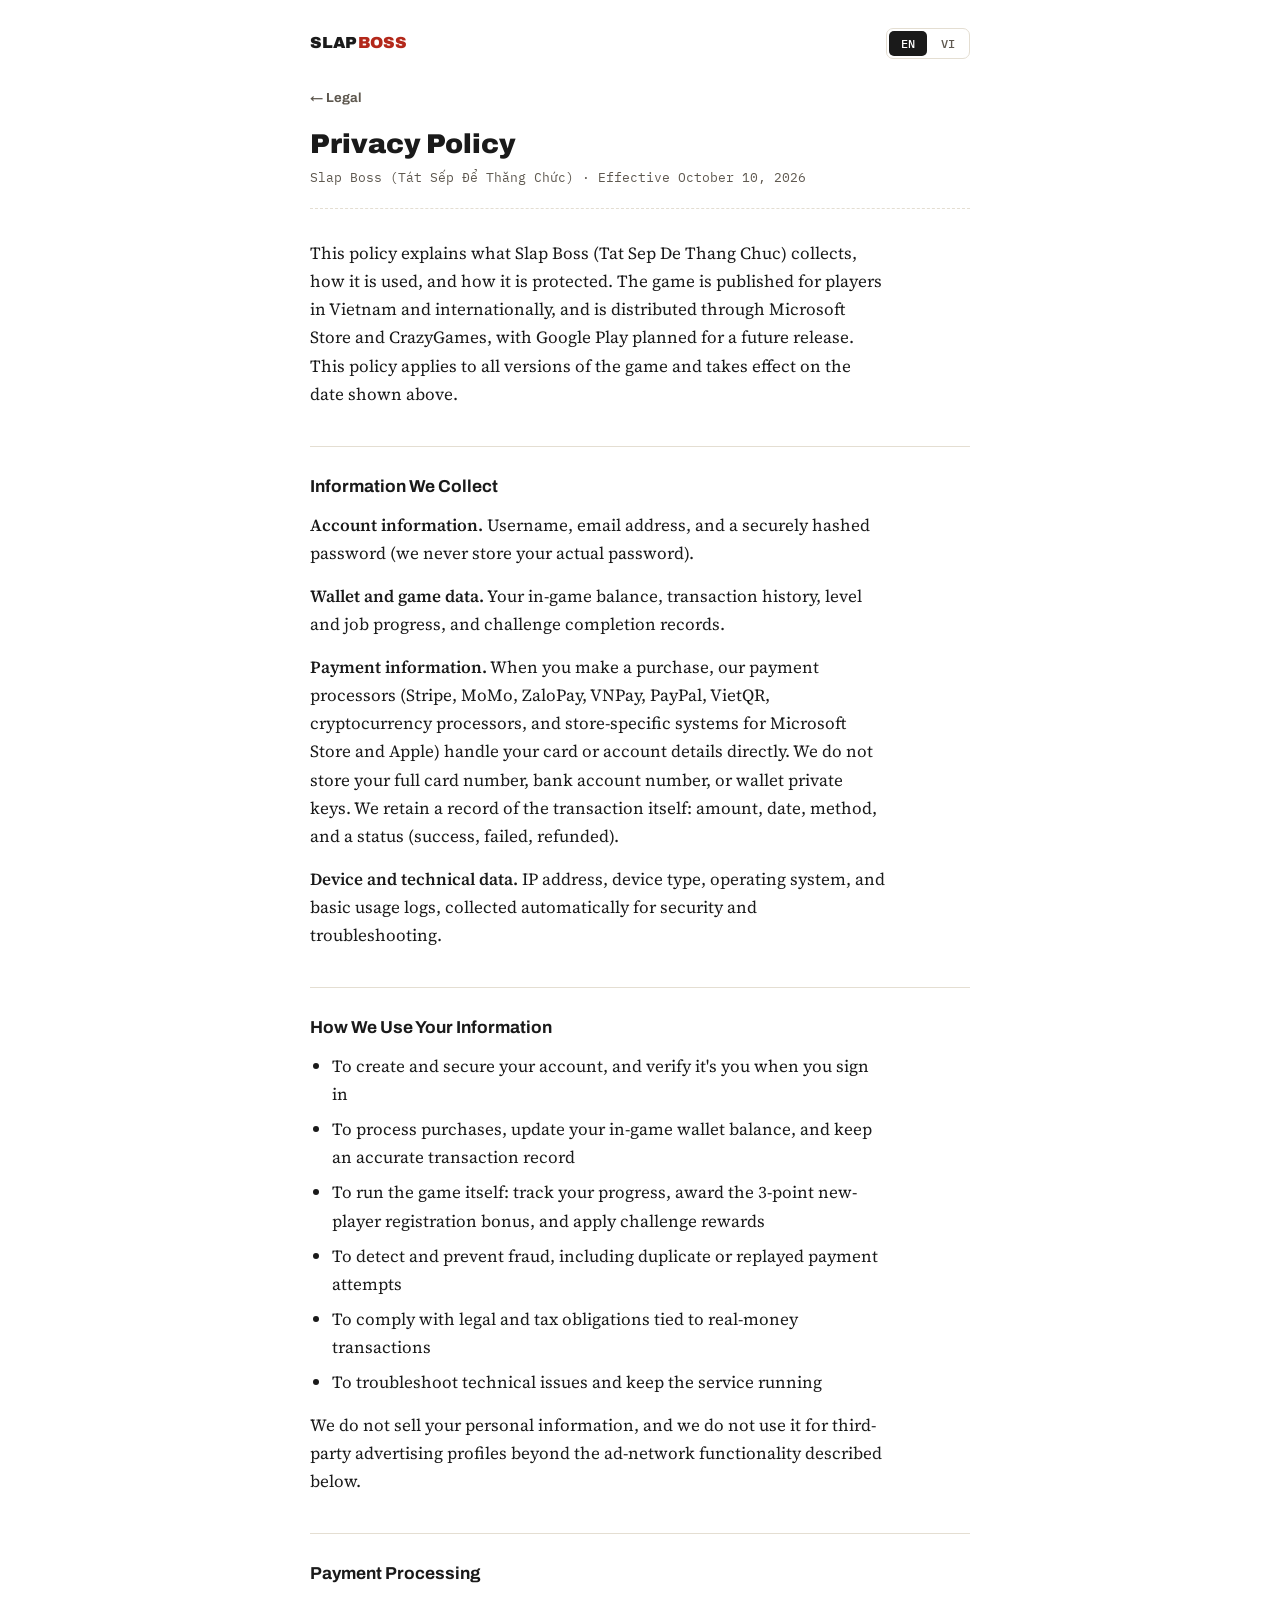
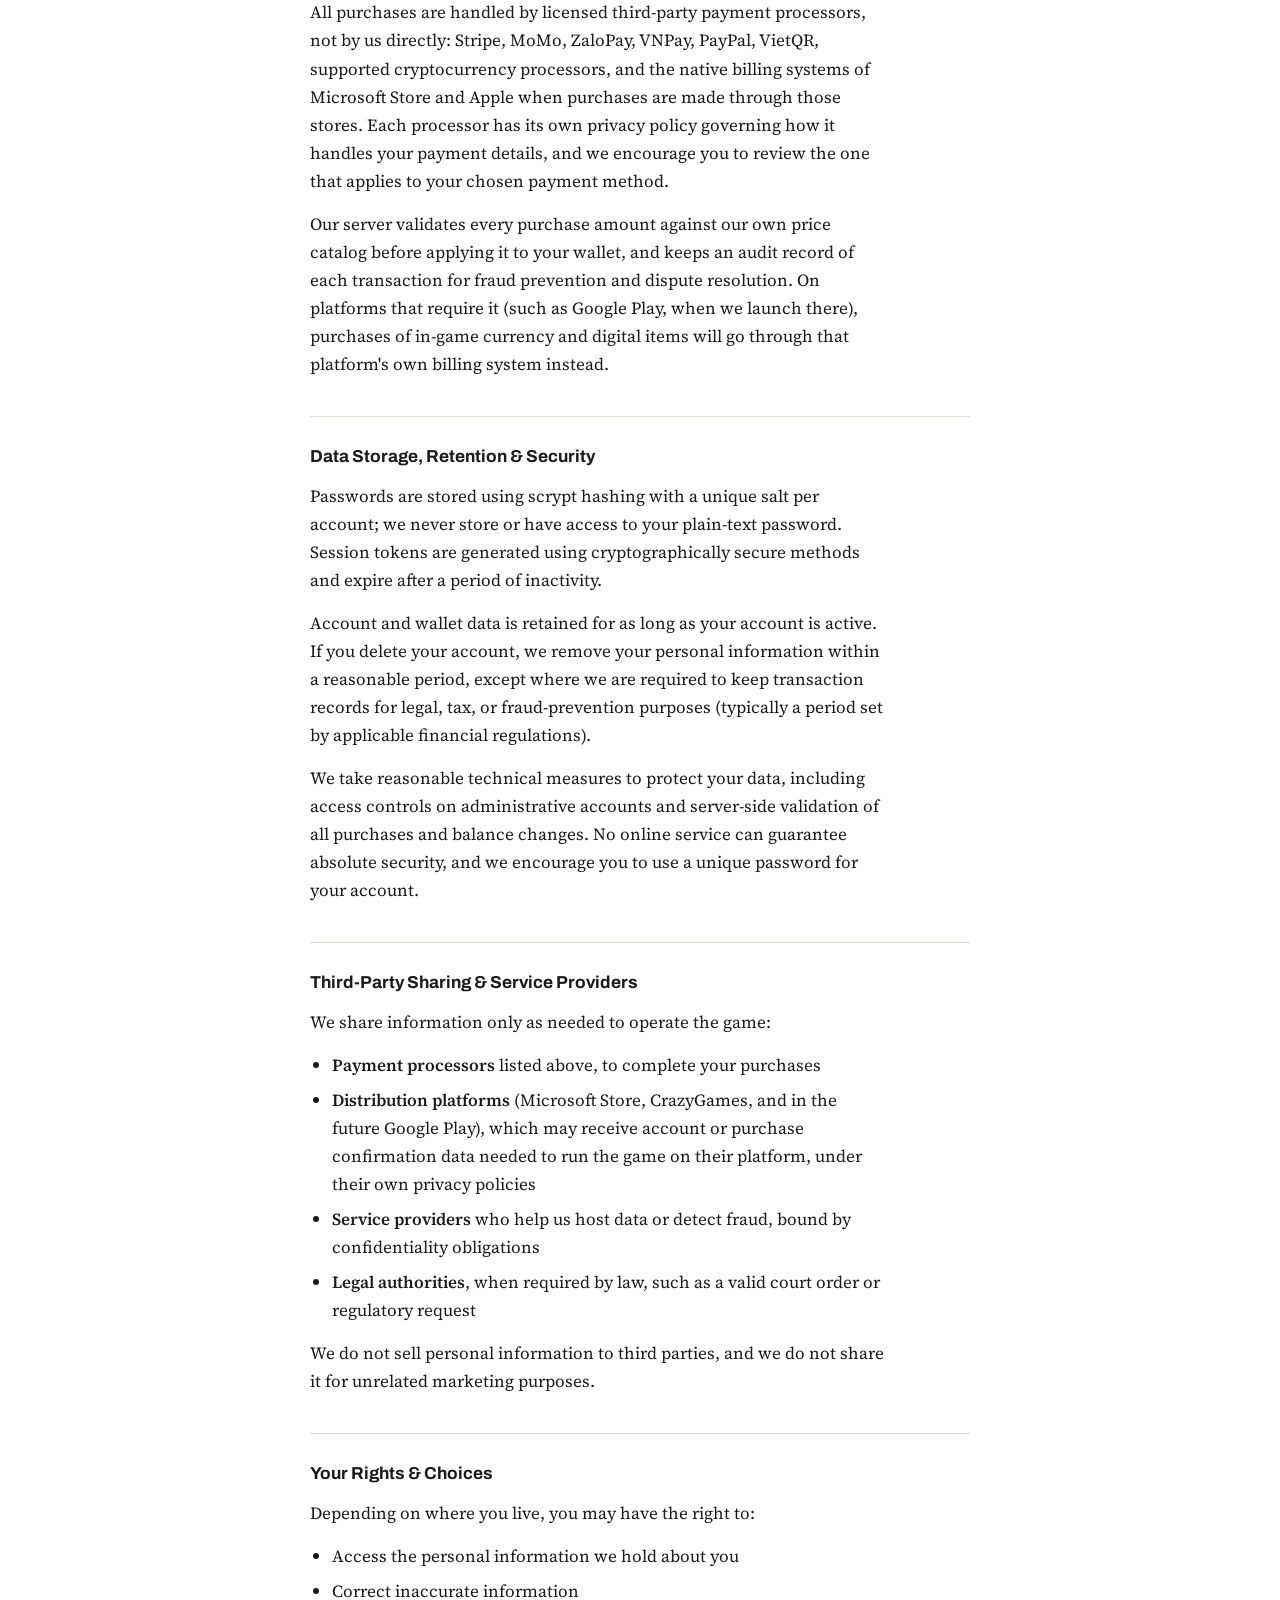
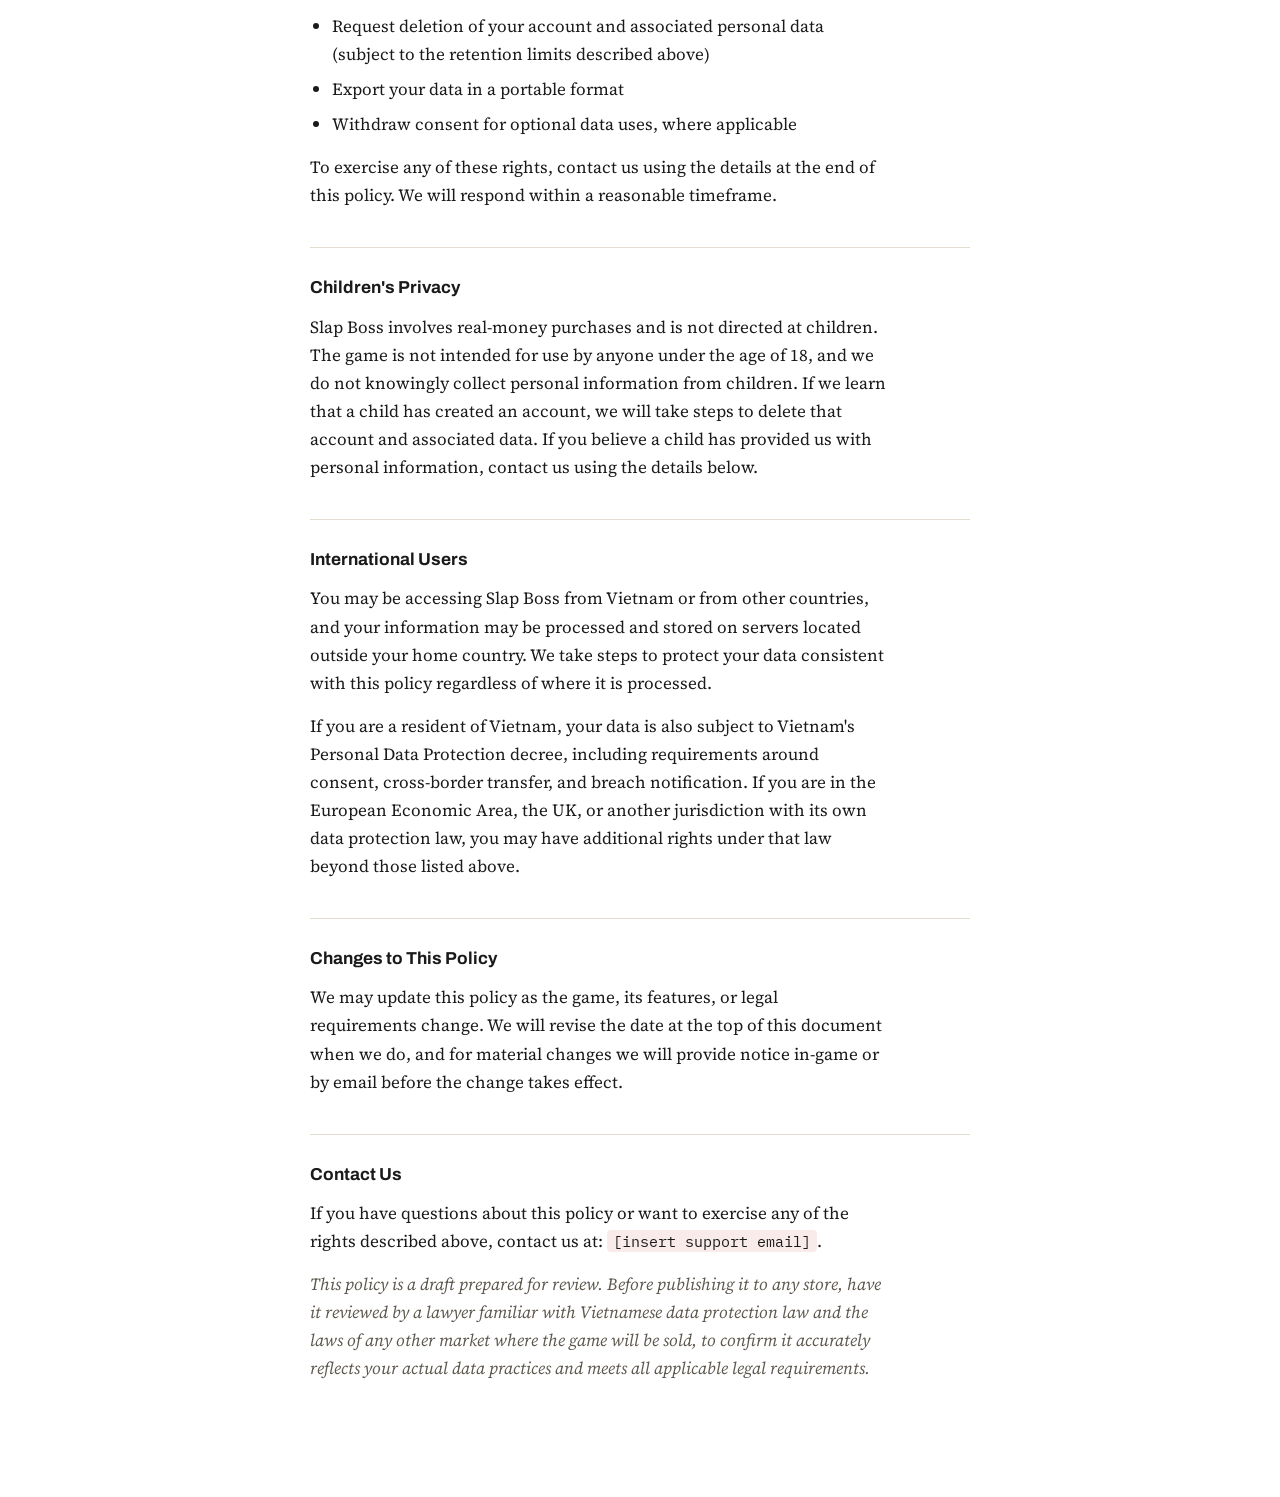
==== privacy.html @ 02b19b30 "Add legal pages For Slapboss game" ====
<!DOCTYPE html>
<html lang="en">
<head>
<meta charset="UTF-8">
<meta name="viewport" content="width=device-width, initial-scale=1.0">
<title>Slap Boss - Privacy Policy / Chinh Sach Quyen Rieng Tu</title>
<link rel="stylesheet" href="style.css">
</head>
<body>

<div class="topbar">
  <a class="wordmark" href="index.html">SLAP<span>BOSS</span></a>
  <div class="lang-switch">
    <button id="btn-en" class="active" onclick="setLang('en')">EN</button>
    <button id="btn-vi" onclick="setLang('vi')">VI</button>
  </div>
</div>

<div class="wrap">

<a class="crumb" href="index.html">&larr; Legal</a>

<!-- ENGLISH -->
<div id="lang-en" class="lang-block active">
  <h1>Privacy Policy</h1>
  <div class="doc-meta">Slap Boss (T&aacute;t S&#7871;p &#272;&#7875; Th&#259;ng Ch&#7913;c) &middot; Effective October 10, 2026</div>

  <p>This policy explains what Slap Boss (Tat Sep De Thang Chuc) collects, how it is used, and how it is protected. The game is published for players in Vietnam and internationally, and is distributed through Microsoft Store and CrazyGames, with Google Play planned for a future release. This policy applies to all versions of the game and takes effect on the date shown above.</p>

  <h2>Information We Collect</h2>
  <p><strong>Account information.</strong> Username, email address, and a securely hashed password (we never store your actual password).</p>
  <p><strong>Wallet and game data.</strong> Your in-game balance, transaction history, level and job progress, and challenge completion records.</p>
  <p><strong>Payment information.</strong> When you make a purchase, our payment processors (Stripe, MoMo, ZaloPay, VNPay, PayPal, VietQR, cryptocurrency processors, and store-specific systems for Microsoft Store and Apple) handle your card or account details directly. We do not store your full card number, bank account number, or wallet private keys. We retain a record of the transaction itself: amount, date, method, and a status (success, failed, refunded).</p>
  <p><strong>Device and technical data.</strong> IP address, device type, operating system, and basic usage logs, collected automatically for security and troubleshooting.</p>

  <h2>How We Use Your Information</h2>
  <ul>
    <li>To create and secure your account, and verify it's you when you sign in</li>
    <li>To process purchases, update your in-game wallet balance, and keep an accurate transaction record</li>
    <li>To run the game itself: track your progress, award the 3-point new-player registration bonus, and apply challenge rewards</li>
    <li>To detect and prevent fraud, including duplicate or replayed payment attempts</li>
    <li>To comply with legal and tax obligations tied to real-money transactions</li>
    <li>To troubleshoot technical issues and keep the service running</li>
  </ul>
  <p>We do not sell your personal information, and we do not use it for third-party advertising profiles beyond the ad-network functionality described below.</p>

  <h2>Payment Processing</h2>
  <p>All purchases are handled by licensed third-party payment processors, not by us directly: Stripe, MoMo, ZaloPay, VNPay, PayPal, VietQR, supported cryptocurrency processors, and the native billing systems of Microsoft Store and Apple when purchases are made through those stores. Each processor has its own privacy policy governing how it handles your payment details, and we encourage you to review the one that applies to your chosen payment method.</p>
  <p>Our server validates every purchase amount against our own price catalog before applying it to your wallet, and keeps an audit record of each transaction for fraud prevention and dispute resolution. On platforms that require it (such as Google Play, when we launch there), purchases of in-game currency and digital items will go through that platform's own billing system instead.</p>

  <h2>Data Storage, Retention &amp; Security</h2>
  <p>Passwords are stored using scrypt hashing with a unique salt per account; we never store or have access to your plain-text password. Session tokens are generated using cryptographically secure methods and expire after a period of inactivity.</p>
  <p>Account and wallet data is retained for as long as your account is active. If you delete your account, we remove your personal information within a reasonable period, except where we are required to keep transaction records for legal, tax, or fraud-prevention purposes (typically a period set by applicable financial regulations).</p>
  <p>We take reasonable technical measures to protect your data, including access controls on administrative accounts and server-side validation of all purchases and balance changes. No online service can guarantee absolute security, and we encourage you to use a unique password for your account.</p>

  <h2>Third-Party Sharing &amp; Service Providers</h2>
  <p>We share information only as needed to operate the game:</p>
  <ul>
    <li><strong>Payment processors</strong> listed above, to complete your purchases</li>
    <li><strong>Distribution platforms</strong> (Microsoft Store, CrazyGames, and in the future Google Play), which may receive account or purchase confirmation data needed to run the game on their platform, under their own privacy policies</li>
    <li><strong>Service providers</strong> who help us host data or detect fraud, bound by confidentiality obligations</li>
    <li><strong>Legal authorities</strong>, when required by law, such as a valid court order or regulatory request</li>
  </ul>
  <p>We do not sell personal information to third parties, and we do not share it for unrelated marketing purposes.</p>

  <h2>Your Rights &amp; Choices</h2>
  <p>Depending on where you live, you may have the right to:</p>
  <ul>
    <li>Access the personal information we hold about you</li>
    <li>Correct inaccurate information</li>
    <li>Request deletion of your account and associated personal data (subject to the retention limits described above)</li>
    <li>Export your data in a portable format</li>
    <li>Withdraw consent for optional data uses, where applicable</li>
  </ul>
  <p>To exercise any of these rights, contact us using the details at the end of this policy. We will respond within a reasonable timeframe.</p>

  <h2>Children's Privacy</h2>
  <p>Slap Boss involves real-money purchases and is not directed at children. The game is not intended for use by anyone under the age of 18, and we do not knowingly collect personal information from children. If we learn that a child has created an account, we will take steps to delete that account and associated data. If you believe a child has provided us with personal information, contact us using the details below.</p>

  <h2>International Users</h2>
  <p>You may be accessing Slap Boss from Vietnam or from other countries, and your information may be processed and stored on servers located outside your home country. We take steps to protect your data consistent with this policy regardless of where it is processed.</p>
  <p>If you are a resident of Vietnam, your data is also subject to Vietnam's Personal Data Protection decree, including requirements around consent, cross-border transfer, and breach notification. If you are in the European Economic Area, the UK, or another jurisdiction with its own data protection law, you may have additional rights under that law beyond those listed above.</p>

  <h2>Changes to This Policy</h2>
  <p>We may update this policy as the game, its features, or legal requirements change. We will revise the date at the top of this document when we do, and for material changes we will provide notice in-game or by email before the change takes effect.</p>

  <h2>Contact Us</h2>
  <p>If you have questions about this policy or want to exercise any of the rights described above, contact us at: <span class="placeholder">[insert support email]</span>.</p>
  <p><em>This policy is a draft prepared for review. Before publishing it to any store, have it reviewed by a lawyer familiar with Vietnamese data protection law and the laws of any other market where the game will be sold, to confirm it accurately reflects your actual data practices and meets all applicable legal requirements.</em></p>
</div>

<!-- VIETNAMESE -->
<div id="lang-vi" class="lang-block">
  <h1>Ch&iacute;nh S&aacute;ch Quy&#7873;n Ri&ecirc;ng T&#432;</h1>
  <div class="doc-meta">Slap Boss (T&aacute;t S&#7871;p &#272;&#7875; Th&#259;ng Ch&#7913;c) &middot; C&oacute; hi&#7879;u l&#7921;c t&#7915; 10 th&aacute;ng 10, 2026</div>

  <p>Chinh sach nay giai thich nhung thong tin ma Slap Boss (Tat Sep De Thang Chuc) thu thap, cach chung toi su dung va bao ve thong tin do. Tro choi duoc phat hanh cho nguoi choi tai Viet Nam va quoc te, duoc phan phoi qua Microsoft Store va CrazyGames, va du kien se co mat tren Google Play trong tuong lai. Chinh sach nay ap dung cho tat ca cac phien ban cua tro choi va co hieu luc tu ngay neu tren.</p>

  <h2>Thong Tin Chung Toi Thu Thap</h2>
  <p><strong>Thong tin tai khoan.</strong> Ten dang nhap, dia chi email, va mat khau duoc ma hoa an toan (chung toi khong bao gio luu mat khau that cua ban).</p>
  <p><strong>Du lieu vi va tro choi.</strong> So du trong tro choi, lich su giao dich, tien do cap do va cong viec, va ket qua hoan thanh thu thach.</p>
  <p><strong>Thong tin thanh toan.</strong> Khi ban thuc hien giao dich mua, cac don vi xu ly thanh toan cua chung toi (Stripe, MoMo, ZaloPay, VNPay, PayPal, VietQR, cac don vi xu ly tien dien tu, va he thong thanh toan rieng cua Microsoft Store va Apple) se truc tiep xu ly thong tin the hoac tai khoan cua ban. Chung toi khong luu tru so the day du, so tai khoan ngan hang, hoac khoa rieng tu cua vi dien tu. Chung toi chi luu lai ban ghi giao dich: so tien, ngay thang, phuong thuc, va trang thai (thanh cong, that bai, hoan tien).</p>
  <p><strong>Du lieu thiet bi va ky thuat.</strong> Dia chi IP, loai thiet bi, he dieu hanh, va nhat ky su dung co ban, duoc thu thap tu dong nham muc dich bao mat va xu ly su co.</p>

  <h2>Cach Chung Toi Su Dung Thong Tin Cua Ban</h2>
  <ul>
    <li>De tao va bao mat tai khoan cua ban, va xac minh danh tinh khi ban dang nhap</li>
    <li>De xu ly giao dich mua, cap nhat so du vi trong tro choi, va duy tri ban ghi giao dich chinh xac</li>
    <li>De van hanh tro choi: theo doi tien do cua ban, trao thuong dang ky 3 diem cho nguoi choi moi, va ap dung phan thuong thu thach</li>
    <li>De phat hien va ngan chan gian lan, bao gom cac giao dich thanh toan trung lap hoac bi phat lai</li>
    <li>De tuan thu cac nghia vu phap ly va thue lien quan den giao dich tien that</li>
    <li>De xu ly su co ky thuat va duy tri hoat dong dich vu</li>
  </ul>
  <p>Chung toi khong ban thong tin ca nhan cua ban, va khong su dung thong tin nay cho muc dich quang cao cua ben thu ba ngoai pham vi chuc nang mang quang cao duoc mo ta ben duoi.</p>

  <h2>Xu Ly Thanh Toan</h2>
  <p>Tat ca giao dich mua deu duoc xu ly boi cac don vi thanh toan thu ba co giay phep, khong phai truc tiep boi chung toi: Stripe, MoMo, ZaloPay, VNPay, PayPal, VietQR, cac don vi xu ly tien dien tu duoc ho tro, va he thong thanh toan rieng cua Microsoft Store va Apple khi giao dich duoc thuc hien qua cac nen tang do. Moi don vi xu ly co chinh sach quyen rieng tu rieng quy dinh cach ho xu ly thong tin thanh toan cua ban, va chung toi khuyen ban nen xem lai chinh sach cua phuong thuc thanh toan ma ban chon.</p>
  <p>May chu cua chung toi kiem tra moi so tien giao dich dua tren bang gia chinh thuc truoc khi ap dung vao vi cua ban, va luu lai ban ghi kiem toan cho moi giao dich nham ngan chan gian lan va giai quyet tranh chap. Tren cac nen tang yeu cau rieng (nhu Google Play, khi chung toi ra mat tai do), giao dich mua tien ao va vat pham se duoc thuc hien qua he thong thanh toan rieng cua nen tang do thay vi cac phuong thuc hien tai.</p>

  <h2>Luu Tru, Thoi Gian Luu Giu &amp; Bao Mat Du Lieu</h2>
  <p>Mat khau duoc luu tru bang ma hoa scrypt voi salt rieng cho tung tai khoan; chung toi khong bao gio luu tru hoac co quyen truy cap mat khau dang van ban thuan cua ban. Ma thong tin phien duoc tao bang phuong phap ma hoa an toan va het han sau mot khoang thoi gian khong hoat dong.</p>
  <p>Du lieu tai khoan va vi duoc luu giu trong suot thoi gian tai khoan cua ban con hoat dong. Neu ban xoa tai khoan, chung toi se xoa thong tin ca nhan cua ban trong mot khoang thoi gian hop ly, tru truong hop chung toi bat buoc phai luu giu ban ghi giao dich vi muc dich phap ly, thue, hoac phong chong gian lan (thong thuong theo thoi gian quy dinh boi cac quy dinh tai chinh hien hanh).</p>
  <p>Chung toi ap dung cac bien phap ky thuat hop ly de bao ve du lieu cua ban, bao gom kiem soat quyen truy cap doi voi tai khoan quan tri va kiem tra phia may chu doi voi moi giao dich mua va thay doi so du. Khong co dich vu truc tuyen nao co the dam bao bao mat tuyet doi, va chung toi khuyen ban nen su dung mat khau rieng biet cho tai khoan cua minh.</p>

  <h2>Chia Se Voi Ben Thu Ba &amp; Nha Cung Cap Dich Vu</h2>
  <p>Chung toi chi chia se thong tin khi can thiet de van hanh tro choi:</p>
  <ul>
    <li><strong>Cac don vi xu ly thanh toan</strong> neu tren, de hoan tat giao dich mua cua ban</li>
    <li><strong>Cac nen tang phan phoi</strong> (Microsoft Store, CrazyGames, va trong tuong lai la Google Play), co the nhan du lieu tai khoan hoac xac nhan giao dich mua can thiet de van hanh tro choi tren nen tang cua ho, theo chinh sach quyen rieng tu rieng cua ho</li>
    <li><strong>Nha cung cap dich vu</strong> ho tro chung toi luu tru du lieu hoac phat hien gian lan, chiu rang buoc boi nghia vu bao mat</li>
    <li><strong>Co quan phap luat</strong>, khi duoc phap luat yeu cau, nhu lenh toa an hop le hoac yeu cau cua co quan quan ly</li>
  </ul>
  <p>Chung toi khong ban thong tin ca nhan cho ben thu ba, va khong chia se thong tin nay cho muc dich tiep thi khong lien quan.</p>

  <h2>Quyen Va Lua Chon Cua Ban</h2>
  <p>Tuy thuoc vao noi ban sinh song, ban co the co quyen:</p>
  <ul>
    <li>Truy cap thong tin ca nhan ma chung toi dang luu giu ve ban</li>
    <li>Dinh chinh thong tin khong chinh xac</li>
    <li>Yeu cau xoa tai khoan va du lieu ca nhan lien quan (tuan theo gioi han thoi gian luu giu da neu tren)</li>
    <li>Xuat du lieu cua ban o dinh dang co the chuyen doi</li>
    <li>Rut lai su dong y doi voi cac muc dich su dung du lieu khong bat buoc, neu ap dung</li>
  </ul>
  <p>De thuc hien bat ky quyen nao trong so nay, vui long lien he voi chung toi theo thong tin o cuoi chinh sach nay. Chung toi se phan hoi trong mot khoang thoi gian hop ly.</p>

  <h2>Quyen Rieng Tu Cua Tre Em</h2>
  <p>Slap Boss co giao dich mua bang tien that va khong huong den tre em. Tro choi khong danh cho nguoi duoi 18 tuoi, va chung toi khong co chu y thu thap thong tin ca nhan tu tre em. Neu chung toi phat hien mot tre em da tao tai khoan, chung toi se tien hanh xoa tai khoan va du lieu lien quan. Neu ban cho rang mot tre em da cung cap thong tin ca nhan cho chung toi, vui long lien he theo thong tin ben duoi.</p>

  <h2>Nguoi Dung Quoc Te</h2>
  <p>Ban co the truy cap Slap Boss tu Viet Nam hoac tu cac quoc gia khac, va thong tin cua ban co the duoc xu ly va luu tru tren may chu dat ngoai quoc gia cua ban. Chung toi thuc hien cac bien phap bao ve du lieu cua ban phu hop voi chinh sach nay bat ke noi du lieu duoc xu ly.</p>
  <p>Neu ban la cu dan Viet Nam, du lieu cua ban cung chiu su dieu chinh cua Nghi dinh Bao ve Du lieu Ca nhan cua Viet Nam, bao gom cac yeu cau ve su dong y, chuyen du lieu xuyen bien gioi, va thong bao vi pham du lieu. Neu ban o Khu vuc Kinh te Chau Au, Vuong quoc Anh, hoac khu vuc tai phan khac co luat bao ve du lieu rieng, ban co the co them cac quyen khac theo luat do ngoai nhung quyen da neu tren.</p>

  <h2>Thay Doi Doi Voi Chinh Sach Nay</h2>
  <p>Chung toi co the cap nhat chinh sach nay khi tro choi, cac tinh nang, hoac yeu cau phap ly thay doi. Chung toi se cap nhat ngay o dau tai lieu nay khi co thay doi, va doi voi nhung thay doi quan trong, chung toi se thong bao trong tro choi hoac qua email truoc khi thay doi co hieu luc.</p>

  <h2>Lien He Voi Chung Toi</h2>
  <p>Neu ban co cau hoi ve chinh sach nay hoac muon thuc hien bat ky quyen nao da neu tren, vui long lien he voi chung toi tai: <span class="placeholder">[dien email ho tro]</span>.</p>
  <p><em>Chinh sach nay la ban nhap duoc chuan bi de xem xet. Truoc khi dang tai len bat ky cua hang nao, hay nho luat su am hieu luat bao ve du lieu Viet Nam va luat phap cua bat ky thi truong nao khac noi tro choi se duoc ban, xem xet de xac nhan chinh sach phan anh dung thuc te xu ly du lieu cua ban va dap ung day du cac yeu cau phap ly hien hanh.</em></p>
</div>

</div>

<script>
  function setLang(lang) {
    document.getElementById('lang-en').classList.toggle('active', lang === 'en');
    document.getElementById('lang-vi').classList.toggle('active', lang === 'vi');
    document.getElementById('btn-en').classList.toggle('active', lang === 'en');
    document.getElementById('btn-vi').classList.toggle('active', lang === 'vi');
    document.documentElement.lang = lang;
    try { localStorage.setItem('slapboss-lang', lang); } catch (e) {}
  }
  (function () {
    try {
      var saved = localStorage.getItem('slapboss-lang');
      if (saved === 'vi') setLang('vi');
    } catch (e) {}
  })();
</script>

</body>
</html>
---- style.css ----
/* Slap Boss — legal site theme: office-memo / ink-stamp */

@import url('https://fonts.googleapis.com/css2?family=Archivo:wght@500;700;900&family=Source+Serif+4:opsz,wght@8..60,400;8..60,600&family=IBM+Plex+Mono:wght@500&display=swap');

:root {
  --paper: #ffffff;
  --ink: #1a1a1a;
  --muted: #5e584f;
  --line: #e4ded2;
  --stamp: #b3281a;
  --stamp-soft: rgba(179,40,26,0.09);
  --folder-green: #2f5233;
}

@media (prefers-color-scheme: dark) {
  :root {
    --paper: #17150f;
    --ink: #ece7db;
    --muted: #a39b89;
    --line: #322d22;
    --stamp: #e35b45;
    --stamp-soft: rgba(227,91,69,0.14);
    --folder-green: #7bab80;
  }
}

* { box-sizing: border-box; }

body {
  margin: 0;
  background: var(--paper);
  color: var(--ink);
  font-family: 'Source Serif 4', Georgia, serif;
  line-height: 1.65;
  font-size: 17px;
}

.wrap {
  max-width: 700px;
  margin: 0 auto;
  padding: 0 20px 100px;
}

/* ---- top bar: wordmark + language switch ---- */

.topbar {
  display: flex;
  align-items: center;
  justify-content: space-between;
  gap: 12px;
  max-width: 700px;
  margin: 0 auto;
  padding: 28px 20px 0;
}

.wordmark {
  font-family: 'Archivo', sans-serif;
  font-weight: 900;
  font-size: 1rem;
  letter-spacing: 0.01em;
  color: var(--ink);
  text-decoration: none;
}

.wordmark span {
  color: var(--stamp);
}

.lang-switch {
  display: flex;
  gap: 2px;
  border: 1.5px solid var(--line);
  border-radius: 7px;
  padding: 2px;
}

.lang-switch button {
  appearance: none;
  border: none;
  background: transparent;
  color: var(--muted);
  padding: 5px 12px;
  border-radius: 5px;
  font-family: 'IBM Plex Mono', monospace;
  font-size: 0.72rem;
  font-weight: 500;
  cursor: pointer;
}

.lang-switch button.active {
  background: var(--ink);
  color: var(--paper);
}

/* ---- breadcrumb / back link ---- */

.crumb {
  display: inline-flex;
  align-items: center;
  gap: 6px;
  margin: 28px 0 0;
  font-family: 'Archivo', sans-serif;
  font-size: 0.82rem;
  font-weight: 700;
  color: var(--muted);
  text-decoration: none;
}

.crumb:hover { color: var(--stamp); }

/* ---- typography ---- */

h1 {
  font-family: 'Archivo', sans-serif;
  font-weight: 900;
  font-size: 1.7rem;
  line-height: 1.2;
  margin: 18px 0 6px;
  max-width: 18ch;
}

.doc-meta {
  font-family: 'IBM Plex Mono', monospace;
  color: var(--muted);
  font-size: 0.82rem;
  margin-bottom: 30px;
  padding-bottom: 20px;
  border-bottom: 1px dashed var(--line);
}

h2 {
  font-family: 'Archivo', sans-serif;
  font-weight: 700;
  font-size: 1.08rem;
  margin-top: 38px;
  margin-bottom: 10px;
  padding-top: 26px;
  border-top: 1px solid var(--line);
}

p { margin: 0 0 15px; max-width: 64ch; }
ul { margin: 0 0 15px; padding-left: 22px; max-width: 64ch; }
li { margin-bottom: 7px; }
strong { font-weight: 600; }
em { color: var(--muted); font-style: italic; }
a { color: var(--stamp); }

.lang-block { display: none; }
.lang-block.active { display: block; }

.placeholder {
  background: var(--stamp-soft);
  padding: 1px 6px;
  border-radius: 4px;
  font-family: 'IBM Plex Mono', monospace;
  font-size: 0.9em;
}

/* ---- hub / homepage ---- */

.hero {
  display: flex;
  align-items: center;
  gap: 28px;
  margin: 36px 0 44px;
}

.stamp-svg { flex-shrink: 0; width: 148px; height: 148px; }

.hero h1 {
  max-width: none;
  font-size: 1.85rem;
  margin: 0 0 10px;
}

.hero p {
  color: var(--muted);
  font-size: 0.98rem;
  margin: 0;
}

.folders {
  display: flex;
  flex-direction: column;
  gap: 14px;
}

.folder {
  position: relative;
  display: flex;
  align-items: center;
  justify-content: space-between;
  gap: 16px;
  text-decoration: none;
  color: var(--ink);
  background: var(--paper);
  border: 1.5px solid var(--line);
  border-radius: 3px 14px 3px 3px;
  padding: 20px 22px;
  box-shadow: 5px 5px 0 var(--line);
  transition: transform 0.12s ease, box-shadow 0.12s ease;
}

.folder:hover {
  transform: translate(-2px, -2px);
  box-shadow: 7px 7px 0 var(--stamp-soft);
  border-color: var(--stamp);
}

.folder-title {
  font-family: 'Archivo', sans-serif;
  font-weight: 700;
  font-size: 1.05rem;
  margin: 0 0 4px;
}

.folder-desc {
  font-family: 'Source Serif 4', serif;
  color: var(--muted);
  font-size: 0.88rem;
  margin: 0;
}

.folder-arrow {
  font-family: 'Archivo', sans-serif;
  font-size: 1.3rem;
  color: var(--stamp);
  flex-shrink: 0;
}

.footnote {
  margin-top: 56px;
  padding-top: 20px;
  border-top: 1px dashed var(--line);
  font-family: 'IBM Plex Mono', monospace;
  font-size: 0.78rem;
  color: var(--muted);
}

.footnote div { margin-bottom: 3px; }

@media (max-width: 520px) {
  .hero { flex-direction: column; align-items: flex-start; gap: 18px; }
  .stamp-svg { width: 112px; height: 112px; }
}
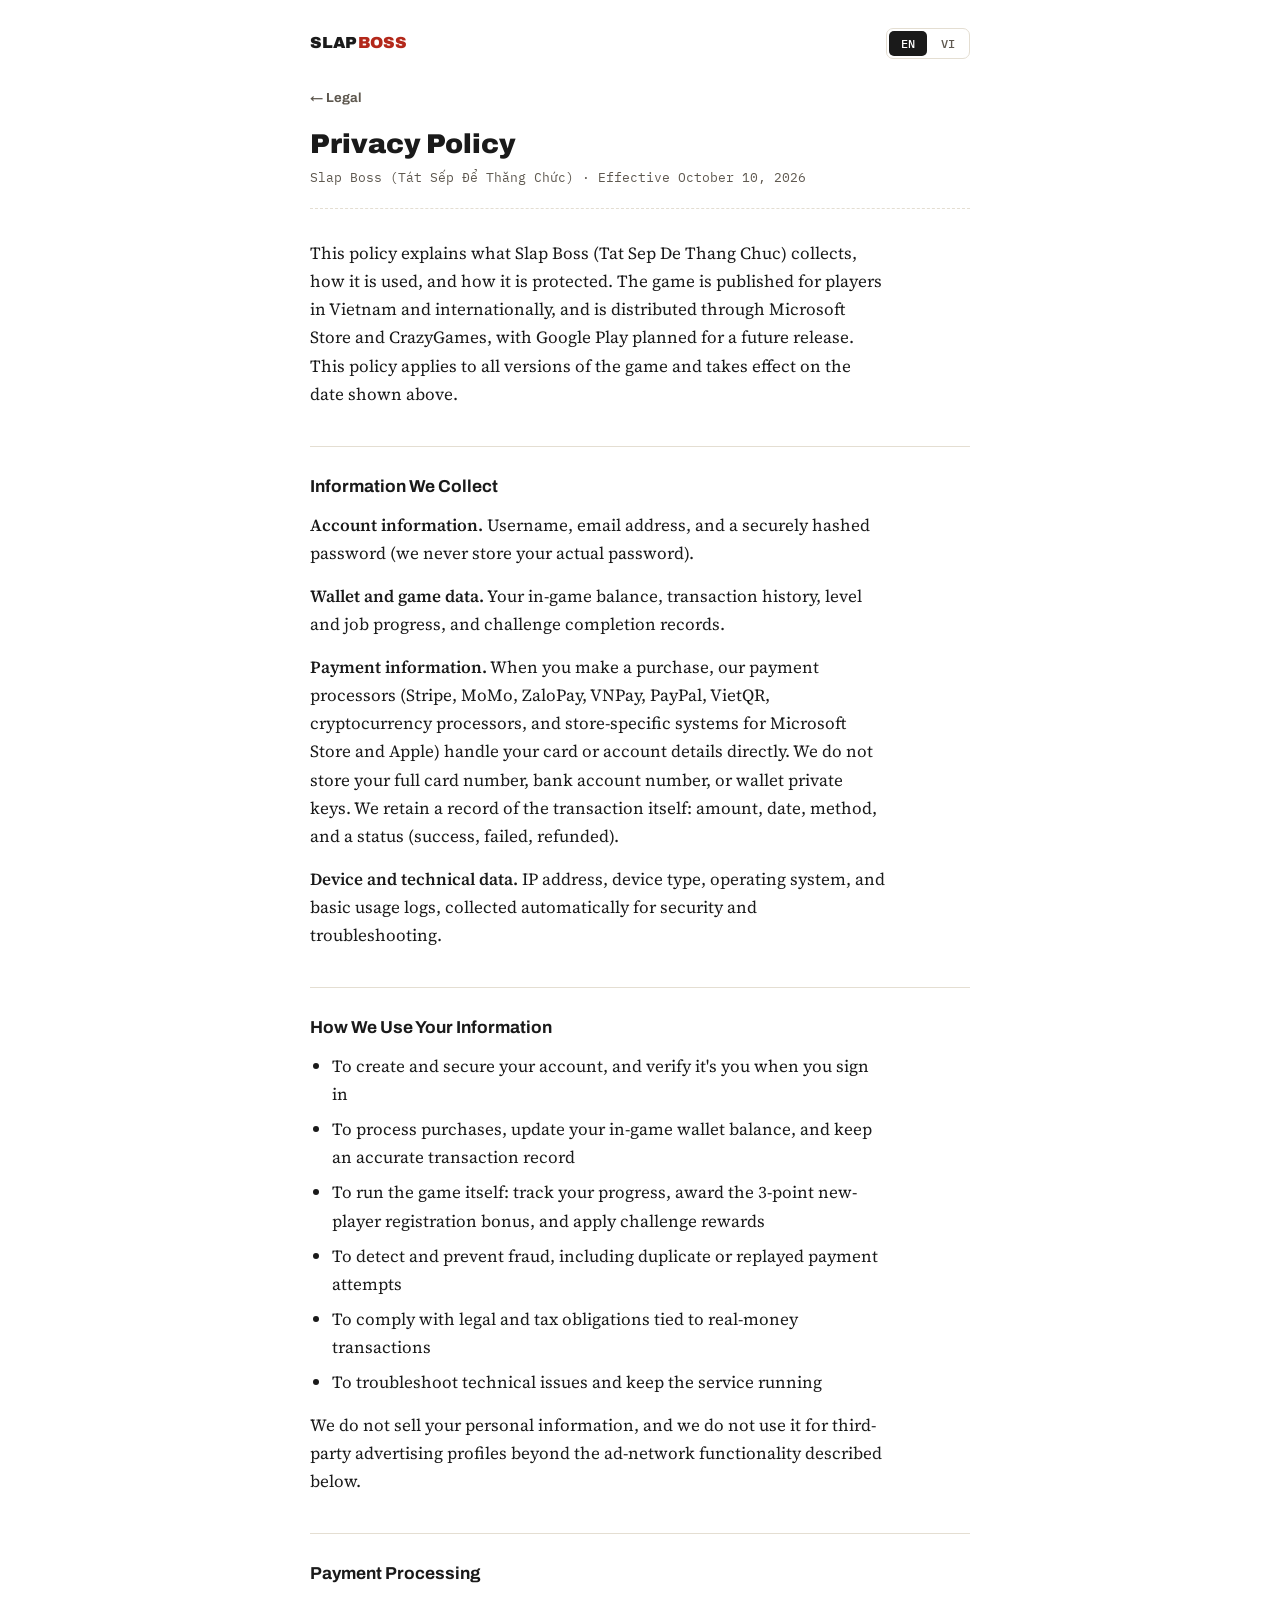
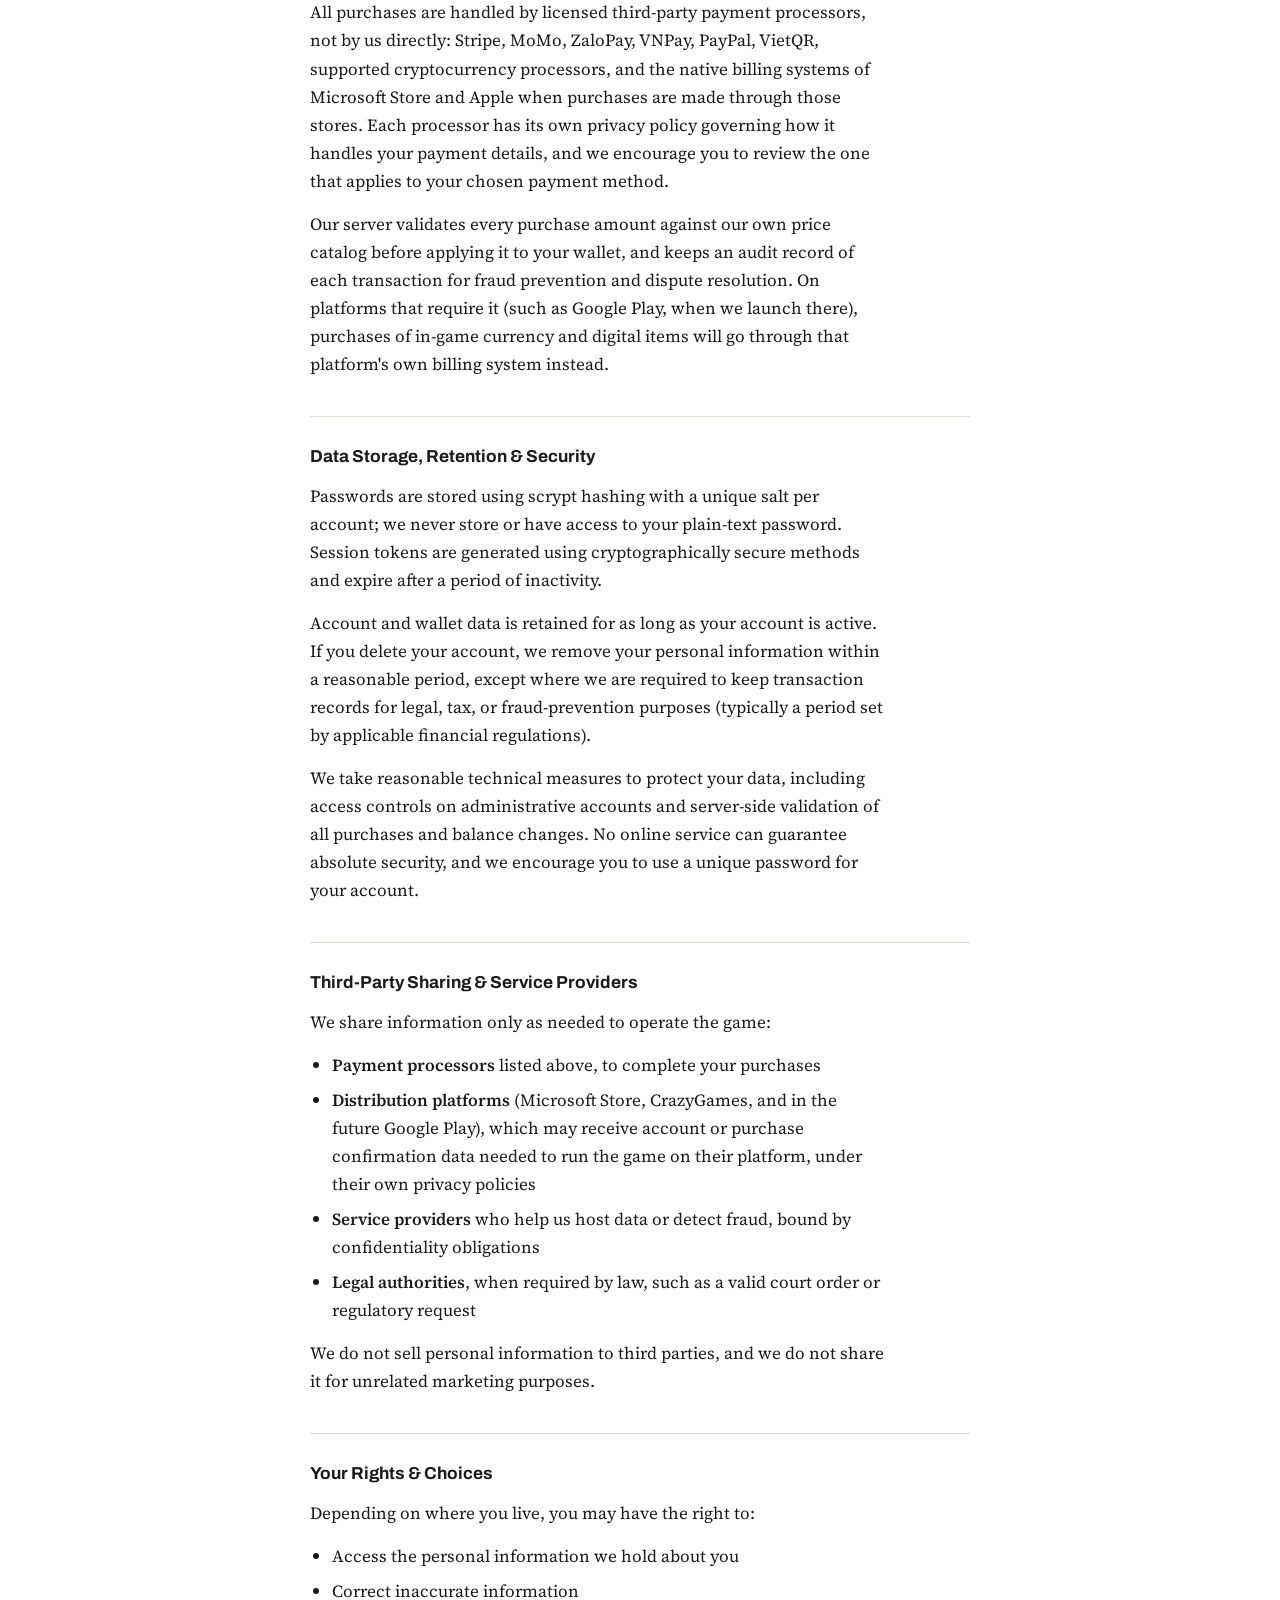
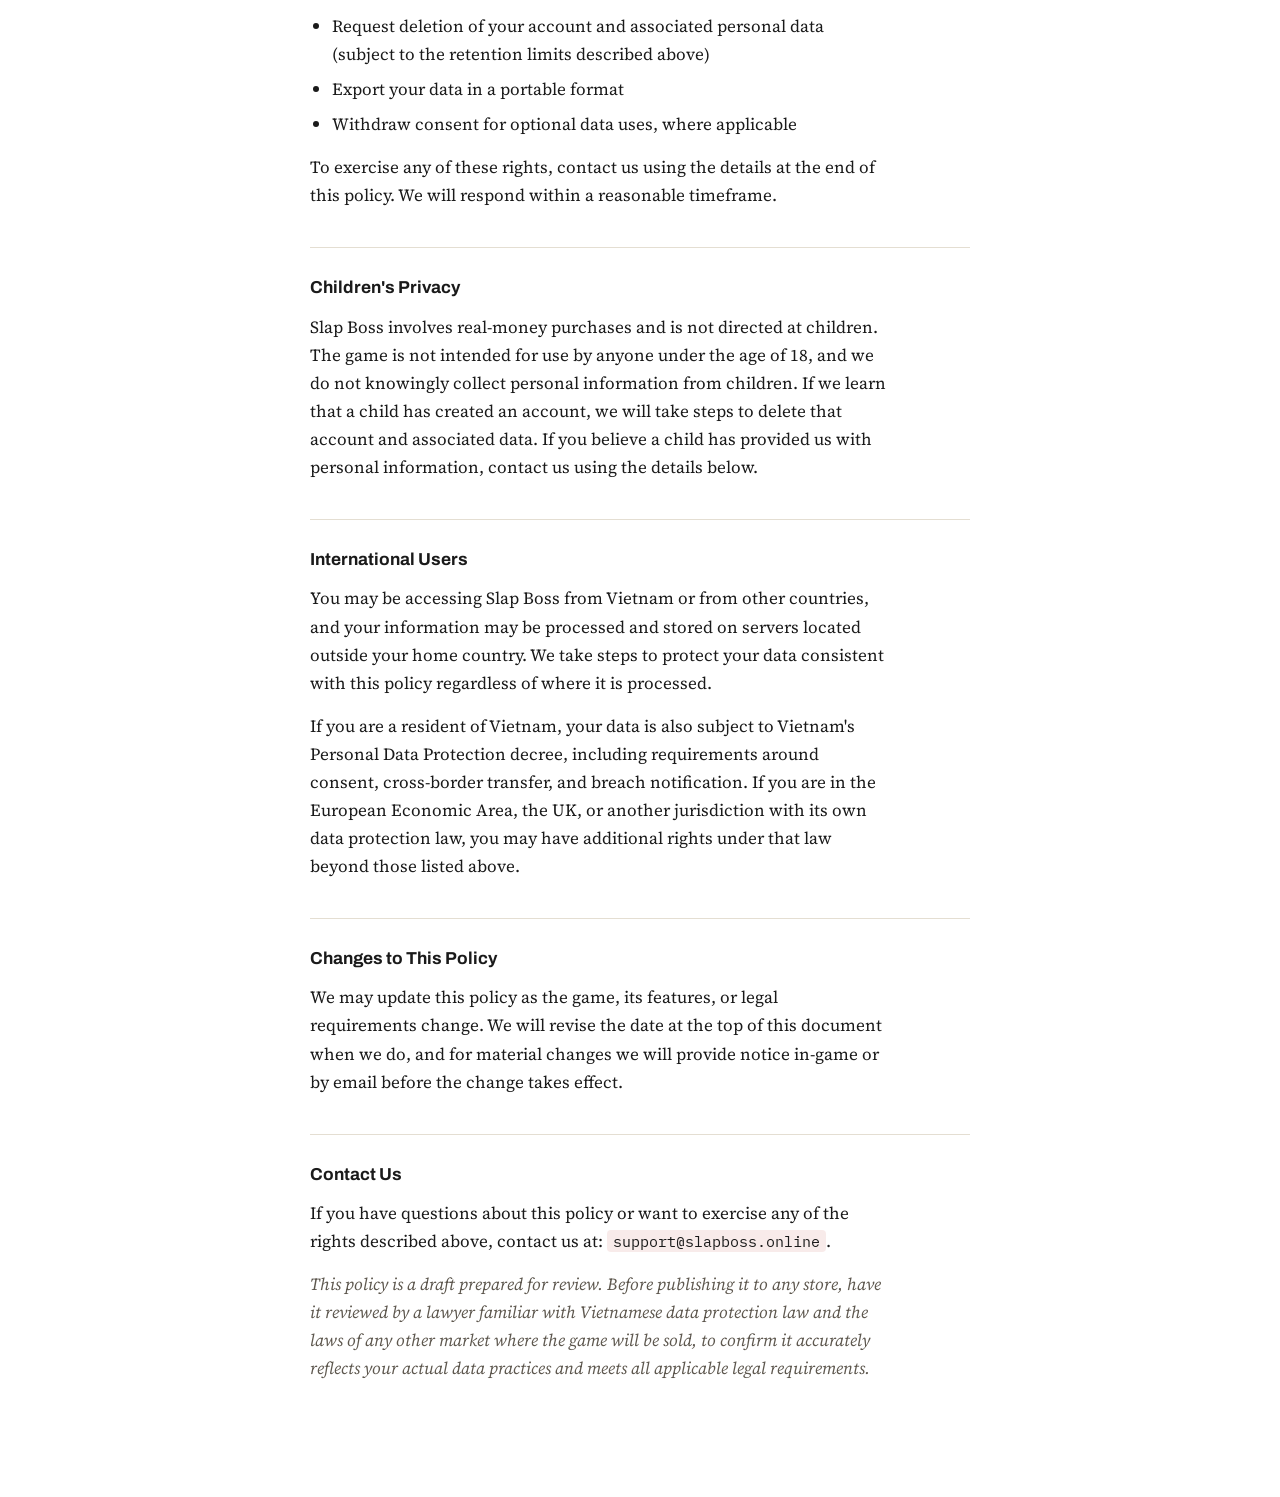
==== commit b33252c7: "Update privacy.html Add support email" ====
--- a/privacy.html
+++ b/privacy.html
@@ -85,7 +85,7 @@
   <p>We may update this policy as the game, its features, or legal requirements change. We will revise the date at the top of this document when we do, and for material changes we will provide notice in-game or by email before the change takes effect.</p>
 
   <h2>Contact Us</h2>
-  <p>If you have questions about this policy or want to exercise any of the rights described above, contact us at: <span class="placeholder">[insert support email]</span>.</p>
+  <p>If you have questions about this policy or want to exercise any of the rights described above, contact us at: <span class="placeholder">support@slapboss.online</span>.</p>
   <p><em>This policy is a draft prepared for review. Before publishing it to any store, have it reviewed by a lawyer familiar with Vietnamese data protection law and the laws of any other market where the game will be sold, to confirm it accurately reflects your actual data practices and meets all applicable legal requirements.</em></p>
 </div>
 
@@ -154,7 +154,7 @@
   <p>Chung toi co the cap nhat chinh sach nay khi tro choi, cac tinh nang, hoac yeu cau phap ly thay doi. Chung toi se cap nhat ngay o dau tai lieu nay khi co thay doi, va doi voi nhung thay doi quan trong, chung toi se thong bao trong tro choi hoac qua email truoc khi thay doi co hieu luc.</p>
 
   <h2>Lien He Voi Chung Toi</h2>
-  <p>Neu ban co cau hoi ve chinh sach nay hoac muon thuc hien bat ky quyen nao da neu tren, vui long lien he voi chung toi tai: <span class="placeholder">[dien email ho tro]</span>.</p>
+  <p>Neu ban co cau hoi ve chinh sach nay hoac muon thuc hien bat ky quyen nao da neu tren, vui long lien he voi chung toi tai: <span class="placeholder">support@slapboss.online</span>.</p>
   <p><em>Chinh sach nay la ban nhap duoc chuan bi de xem xet. Truoc khi dang tai len bat ky cua hang nao, hay nho luat su am hieu luat bao ve du lieu Viet Nam va luat phap cua bat ky thi truong nao khac noi tro choi se duoc ban, xem xet de xac nhan chinh sach phan anh dung thuc te xu ly du lieu cua ban va dap ung day du cac yeu cau phap ly hien hanh.</em></p>
 </div>
 
